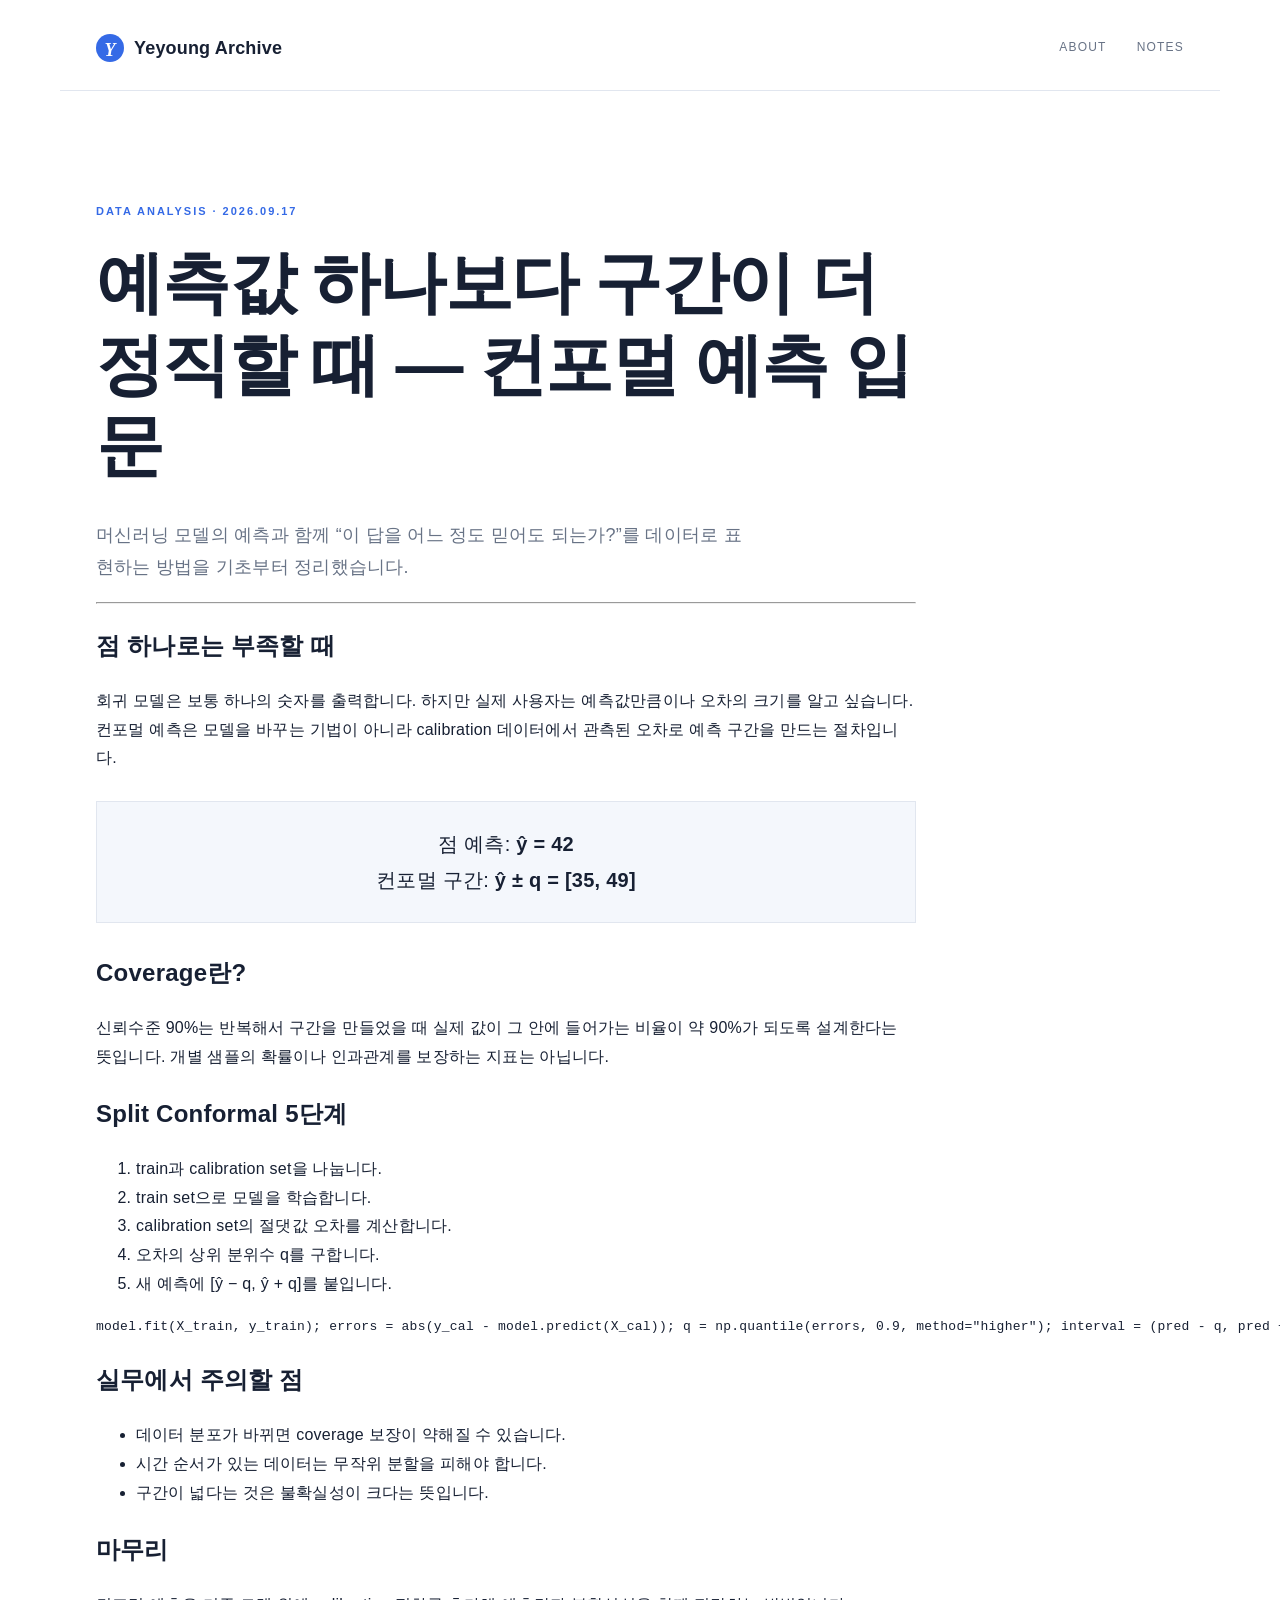
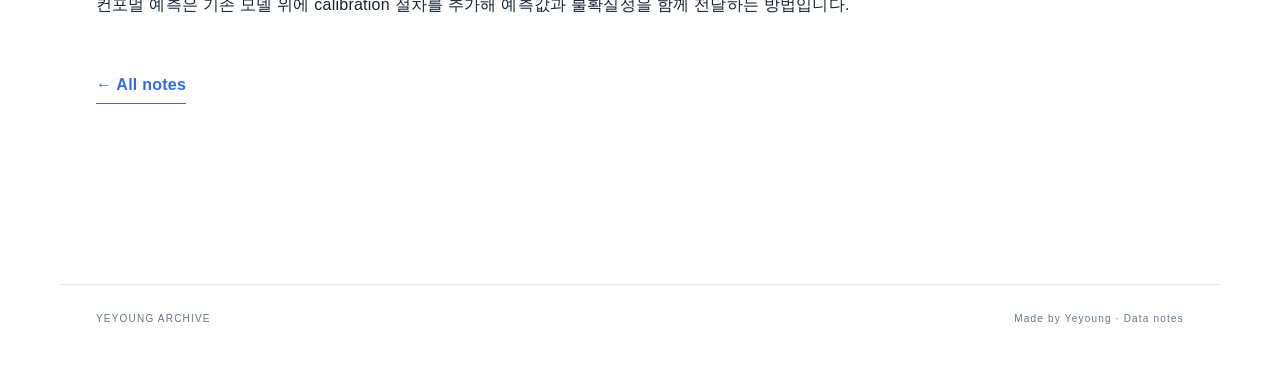
==== conformal-prediction.html @ cad2630c "Add conformal prediction article" ====
<!doctype html><html lang="ko"><head><meta charset="utf-8"><meta name="viewport" content="width=device-width, initial-scale=1"><title>Conformal Prediction · Yeyoung Archive</title><link rel="stylesheet" href="style.css"></head><body><header class="site-header"><a class="brand" href="index.html"><span class="brand-mark">Y</span> Yeyoung Archive</a><nav><a href="index.html#about">About</a><a href="index.html#posts">Notes</a></nav></header><main><article class="article-page"><p class="eyebrow">DATA ANALYSIS · 2026.09.17</p><h1>예측값 하나보다 구간이 더 정직할 때 — 컨포멀 예측 입문</h1><p class="article-lede">머신러닝 모델의 예측과 함께 “이 답을 어느 정도 믿어도 되는가?”를 데이터로 표현하는 방법을 기초부터 정리했습니다.</p><hr><h2>점 하나로는 부족할 때</h2><p>회귀 모델은 보통 하나의 숫자를 출력합니다. 하지만 실제 사용자는 예측값만큼이나 오차의 크기를 알고 싶습니다. 컨포멀 예측은 모델을 바꾸는 기법이 아니라 calibration 데이터에서 관측된 오차로 예측 구간을 만드는 절차입니다.</p><div style="background:var(--card);border:1px solid var(--line);padding:24px;margin:28px 0;text-align:center;font-size:20px">점 예측: <strong>ŷ = 42</strong><br>컨포멀 구간: <strong>ŷ ± q = [35, 49]</strong></div><h2>Coverage란?</h2><p>신뢰수준 90%는 반복해서 구간을 만들었을 때 실제 값이 그 안에 들어가는 비율이 약 90%가 되도록 설계한다는 뜻입니다. 개별 샘플의 확률이나 인과관계를 보장하는 지표는 아닙니다.</p><h2>Split Conformal 5단계</h2><ol><li>train과 calibration set을 나눕니다.</li><li>train set으로 모델을 학습합니다.</li><li>calibration set의 절댓값 오차를 계산합니다.</li><li>오차의 상위 분위수 q를 구합니다.</li><li>새 예측에 [ŷ − q, ŷ + q]를 붙입니다.</li></ol><pre><code>model.fit(X_train, y_train); errors = abs(y_cal - model.predict(X_cal)); q = np.quantile(errors, 0.9, method="higher"); interval = (pred - q, pred + q)</code></pre><h2>실무에서 주의할 점</h2><ul><li>데이터 분포가 바뀌면 coverage 보장이 약해질 수 있습니다.</li><li>시간 순서가 있는 데이터는 무작위 분할을 피해야 합니다.</li><li>구간이 넓다는 것은 불확실성이 크다는 뜻입니다.</li></ul><h2>마무리</h2><p>컨포멀 예측은 기존 모델 위에 calibration 절차를 추가해 예측값과 불확실성을 함께 전달하는 방법입니다.</p><a class="read-link" href="index.html#posts">← All notes</a></article></main><footer><span>YEYOUNG ARCHIVE</span><span>Made by Yeyoung · Data notes</span></footer></body></html>
---- style.css ----
:root{--ink:#172033;--muted:#687386;--line:#e1e6ef;--accent:#356ae6;--paper:#fff;--card:#f4f7fc}*{box-sizing:border-box}html{scroll-behavior:smooth}body{margin:0;background:var(--paper);color:var(--ink);font-family:-apple-system,BlinkMacSystemFont,"Apple SD Gothic Neo","Noto Sans KR",sans-serif;line-height:1.8;letter-spacing:.015em}a{color:inherit;text-decoration:none}.site-header{max-width:1160px;margin:auto;padding:32px 36px 26px;display:flex;justify-content:space-between;align-items:center;border-bottom:1px solid var(--line)}.brand{font-size:18px;font-weight:650;letter-spacing:.01em;display:flex;align-items:center;gap:10px}.brand-mark{display:grid;place-items:center;width:28px;height:28px;background:var(--accent);color:white;border-radius:50%;font-family:Georgia,serif;font-style:italic}.site-header nav{display:flex;gap:30px;font-size:12px;letter-spacing:.1em;text-transform:uppercase;color:var(--muted)}.site-header nav a:hover{color:var(--accent)}main{max-width:1160px;margin:auto;padding:0 36px}.intro{padding:118px 0 130px;max-width:780px}.eyebrow,.date{color:var(--accent);font-size:11px;letter-spacing:.18em;font-weight:700}.intro h1{font-size:clamp(45px,7vw,82px);line-height:1.18;letter-spacing:-.025em;margin:22px 0 30px;font-weight:650}.intro>p:not(.eyebrow){font-size:17px;color:var(--muted);max-width:560px;letter-spacing:.01em}.intro-meta{display:flex;gap:18px;align-items:center;margin-top:52px;color:var(--muted);font-size:10px;letter-spacing:.16em}.intro-meta span:first-child{color:var(--accent);font-family:Georgia,serif;font-size:22px;letter-spacing:0}.section-title{display:flex;align-items:baseline;justify-content:space-between;border-top:1px solid var(--line);padding-top:20px}.section-title h2{font-family:Georgia,serif;font-size:25px;font-weight:400;margin:0 0 18px;letter-spacing:.01em}.section-title span{font-size:10px;letter-spacing:.16em;color:var(--muted)}.post{display:flex;justify-content:space-between;gap:30px;padding:34px 30px 40px;background:var(--card);border:1px solid var(--line);transition:background .2s}.post:hover{background:#f1f6f4}.post h3{font-size:27px;line-height:1.45;letter-spacing:-.015em;margin:8px 0 16px;max-width:760px;font-weight:650}.summary{color:var(--muted);margin:0;max-width:700px;font-size:14px;letter-spacing:.01em}.arrow{font-size:26px;color:var(--accent);padding-top:20px}.post:hover h3{color:var(--accent)}.article-page{max-width:820px;padding:100px 0 140px}.article-page h1{font-size:clamp(38px,6vw,68px);line-height:1.2;letter-spacing:-.025em;margin:20px 0 32px}.article-lede{font-size:18px;color:var(--muted);max-width:650px}.read-link{display:inline-block;margin-top:36px;color:var(--accent);font-weight:700;border-bottom:1px solid var(--accent);padding-bottom:3px}footer{max-width:1160px;margin:40px auto 0;padding:25px 36px 48px;border-top:1px solid var(--line);display:flex;justify-content:space-between;color:var(--muted);font-size:10px;letter-spacing:.12em}@media(max-width:600px){.site-header,main{padding-left:22px;padding-right:22px}.site-header nav{gap:13px}.intro{padding:78px 0 95px}.intro h1{font-size:clamp(42px,13vw,66px)}.post{padding:25px 20px 30px}.post h3{font-size:23px}.article-page{padding:70px 0 100px}footer{padding-left:22px;padding-right:22px;display:block}footer span{display:block;margin-top:8px}}
:root{--ink:#172033;--muted:#687386;--line:#e1e6ef;--accent:#356ae6;--paper:#fff;--card:#f4f7fc}
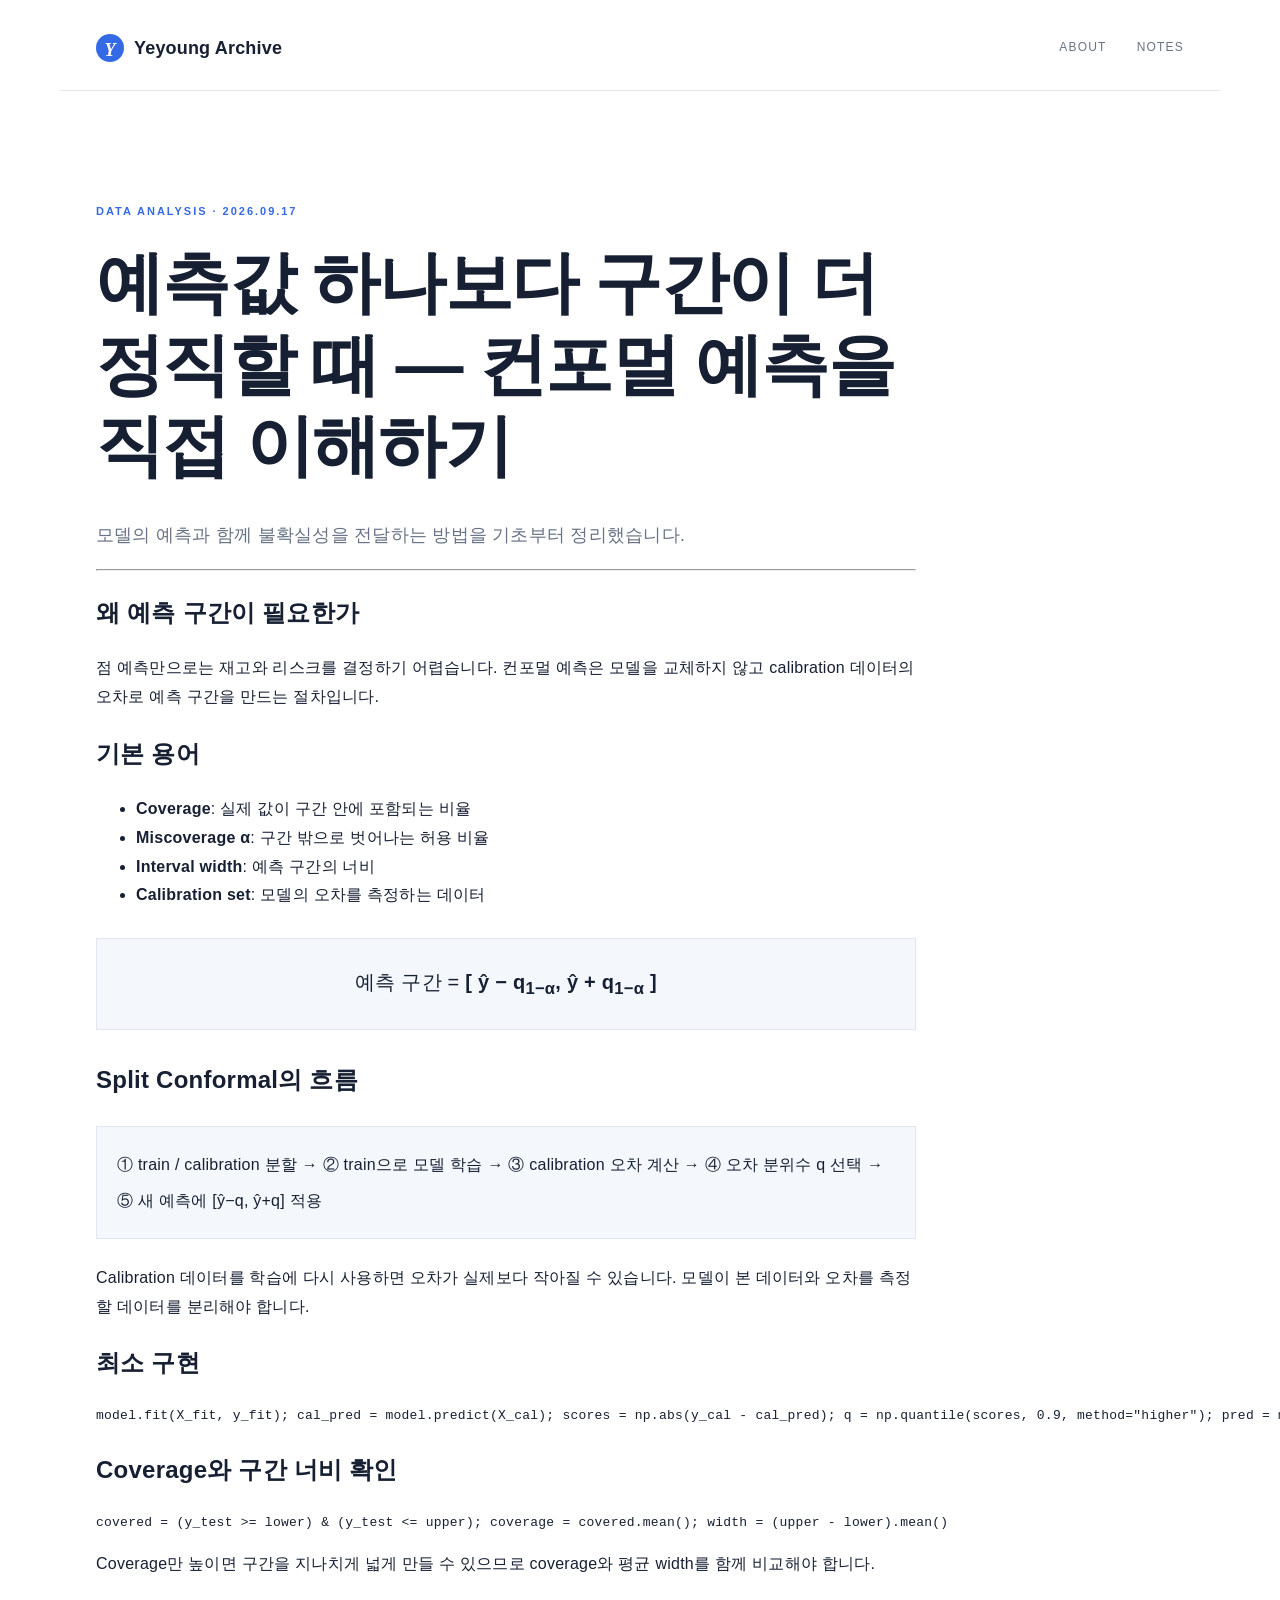
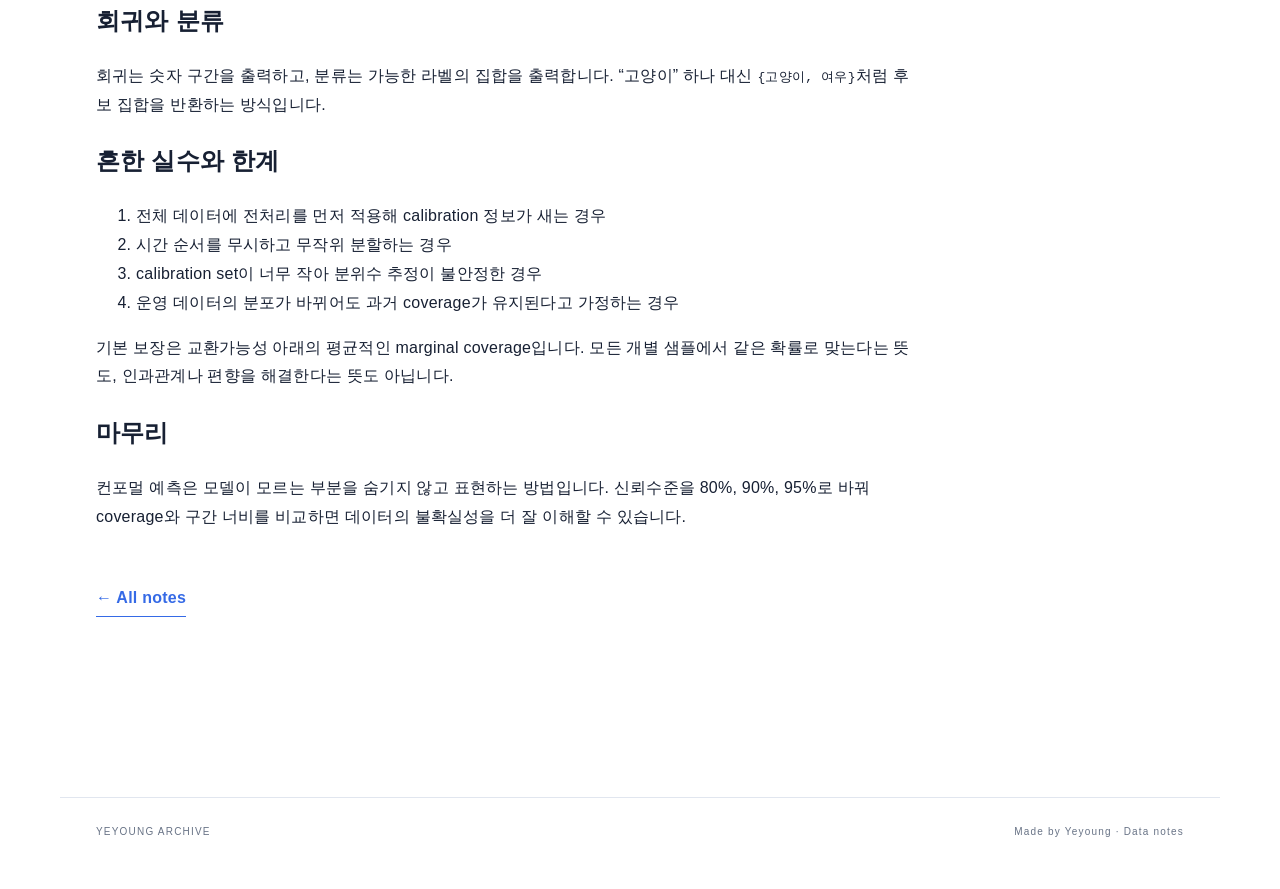
==== commit 1e63d17e: "Expand conformal prediction article" ====
--- a/conformal-prediction.html
+++ b/conformal-prediction.html
@@ -1 +1 @@
-<!doctype html><html lang="ko"><head><meta charset="utf-8"><meta name="viewport" content="width=device-width, initial-scale=1"><title>Conformal Prediction · Yeyoung Archive</title><link rel="stylesheet" href="style.css"></head><body><header class="site-header"><a class="brand" href="index.html"><span class="brand-mark">Y</span> Yeyoung Archive</a><nav><a href="index.html#about">About</a><a href="index.html#posts">Notes</a></nav></header><main><article class="article-page"><p class="eyebrow">DATA ANALYSIS · 2026.09.17</p><h1>예측값 하나보다 구간이 더 정직할 때 — 컨포멀 예측 입문</h1><p class="article-lede">머신러닝 모델의 예측과 함께 “이 답을 어느 정도 믿어도 되는가?”를 데이터로 표현하는 방법을 기초부터 정리했습니다.</p><hr><h2>점 하나로는 부족할 때</h2><p>회귀 모델은 보통 하나의 숫자를 출력합니다. 하지만 실제 사용자는 예측값만큼이나 오차의 크기를 알고 싶습니다. 컨포멀 예측은 모델을 바꾸는 기법이 아니라 calibration 데이터에서 관측된 오차로 예측 구간을 만드는 절차입니다.</p><div style="background:var(--card);border:1px solid var(--line);padding:24px;margin:28px 0;text-align:center;font-size:20px">점 예측: <strong>ŷ = 42</strong><br>컨포멀 구간: <strong>ŷ ± q = [35, 49]</strong></div><h2>Coverage란?</h2><p>신뢰수준 90%는 반복해서 구간을 만들었을 때 실제 값이 그 안에 들어가는 비율이 약 90%가 되도록 설계한다는 뜻입니다. 개별 샘플의 확률이나 인과관계를 보장하는 지표는 아닙니다.</p><h2>Split Conformal 5단계</h2><ol><li>train과 calibration set을 나눕니다.</li><li>train set으로 모델을 학습합니다.</li><li>calibration set의 절댓값 오차를 계산합니다.</li><li>오차의 상위 분위수 q를 구합니다.</li><li>새 예측에 [ŷ − q, ŷ + q]를 붙입니다.</li></ol><pre><code>model.fit(X_train, y_train); errors = abs(y_cal - model.predict(X_cal)); q = np.quantile(errors, 0.9, method="higher"); interval = (pred - q, pred + q)</code></pre><h2>실무에서 주의할 점</h2><ul><li>데이터 분포가 바뀌면 coverage 보장이 약해질 수 있습니다.</li><li>시간 순서가 있는 데이터는 무작위 분할을 피해야 합니다.</li><li>구간이 넓다는 것은 불확실성이 크다는 뜻입니다.</li></ul><h2>마무리</h2><p>컨포멀 예측은 기존 모델 위에 calibration 절차를 추가해 예측값과 불확실성을 함께 전달하는 방법입니다.</p><a class="read-link" href="index.html#posts">← All notes</a></article></main><footer><span>YEYOUNG ARCHIVE</span><span>Made by Yeyoung · Data notes</span></footer></body></html>
+<!doctype html><html lang="ko"><head><meta charset="utf-8"><meta name="viewport" content="width=device-width, initial-scale=1"><title>Conformal Prediction · Yeyoung Archive</title><link rel="stylesheet" href="style.css"></head><body><header class="site-header"><a class="brand" href="index.html"><span class="brand-mark">Y</span> Yeyoung Archive</a><nav><a href="index.html#about">About</a><a href="index.html#posts">Notes</a></nav></header><main><article class="article-page"><p class="eyebrow">DATA ANALYSIS · 2026.09.17</p><h1>예측값 하나보다 구간이 더 정직할 때 — 컨포멀 예측을 직접 이해하기</h1><p class="article-lede">모델의 예측과 함께 불확실성을 전달하는 방법을 기초부터 정리했습니다.</p><hr><h2>왜 예측 구간이 필요한가</h2><p>점 예측만으로는 재고와 리스크를 결정하기 어렵습니다. 컨포멀 예측은 모델을 교체하지 않고 calibration 데이터의 오차로 예측 구간을 만드는 절차입니다.</p><h2>기본 용어</h2><ul><li><strong>Coverage</strong>: 실제 값이 구간 안에 포함되는 비율</li><li><strong>Miscoverage α</strong>: 구간 밖으로 벗어나는 허용 비율</li><li><strong>Interval width</strong>: 예측 구간의 너비</li><li><strong>Calibration set</strong>: 모델의 오차를 측정하는 데이터</li></ul><div style="background:var(--card);border:1px solid var(--line);padding:25px;margin:28px 0;text-align:center;font-size:20px">예측 구간 = <strong>[ ŷ − q<sub>1−α</sub>, ŷ + q<sub>1−α</sub> ]</strong></div><h2>Split Conformal의 흐름</h2><div style="background:var(--card);border:1px solid var(--line);padding:20px;margin:25px 0;line-height:2.2">① train / calibration 분할 → ② train으로 모델 학습 → ③ calibration 오차 계산 → ④ 오차 분위수 q 선택 → ⑤ 새 예측에 [ŷ−q, ŷ+q] 적용</div><p>Calibration 데이터를 학습에 다시 사용하면 오차가 실제보다 작아질 수 있습니다. 모델이 본 데이터와 오차를 측정할 데이터를 분리해야 합니다.</p><h2>최소 구현</h2><pre><code>model.fit(X_fit, y_fit); cal_pred = model.predict(X_cal); scores = np.abs(y_cal - cal_pred); q = np.quantile(scores, 0.9, method="higher"); pred = model.predict(X_new); interval = (pred - q, pred + q)</code></pre><h2>Coverage와 구간 너비 확인</h2><pre><code>covered = (y_test &gt;= lower) &amp; (y_test &lt;= upper); coverage = covered.mean(); width = (upper - lower).mean()</code></pre><p>Coverage만 높이면 구간을 지나치게 넓게 만들 수 있으므로 coverage와 평균 width를 함께 비교해야 합니다.</p><h2>회귀와 분류</h2><p>회귀는 숫자 구간을 출력하고, 분류는 가능한 라벨의 집합을 출력합니다. “고양이” 하나 대신 <code>{고양이, 여우}</code>처럼 후보 집합을 반환하는 방식입니다.</p><h2>흔한 실수와 한계</h2><ol><li>전체 데이터에 전처리를 먼저 적용해 calibration 정보가 새는 경우</li><li>시간 순서를 무시하고 무작위 분할하는 경우</li><li>calibration set이 너무 작아 분위수 추정이 불안정한 경우</li><li>운영 데이터의 분포가 바뀌어도 과거 coverage가 유지된다고 가정하는 경우</li></ol><p>기본 보장은 교환가능성 아래의 평균적인 marginal coverage입니다. 모든 개별 샘플에서 같은 확률로 맞는다는 뜻도, 인과관계나 편향을 해결한다는 뜻도 아닙니다.</p><h2>마무리</h2><p>컨포멀 예측은 모델이 모르는 부분을 숨기지 않고 표현하는 방법입니다. 신뢰수준을 80%, 90%, 95%로 바꿔 coverage와 구간 너비를 비교하면 데이터의 불확실성을 더 잘 이해할 수 있습니다.</p><a class="read-link" href="index.html#posts">← All notes</a></article></main><footer><span>YEYOUNG ARCHIVE</span><span>Made by Yeyoung · Data notes</span></footer></body></html>
